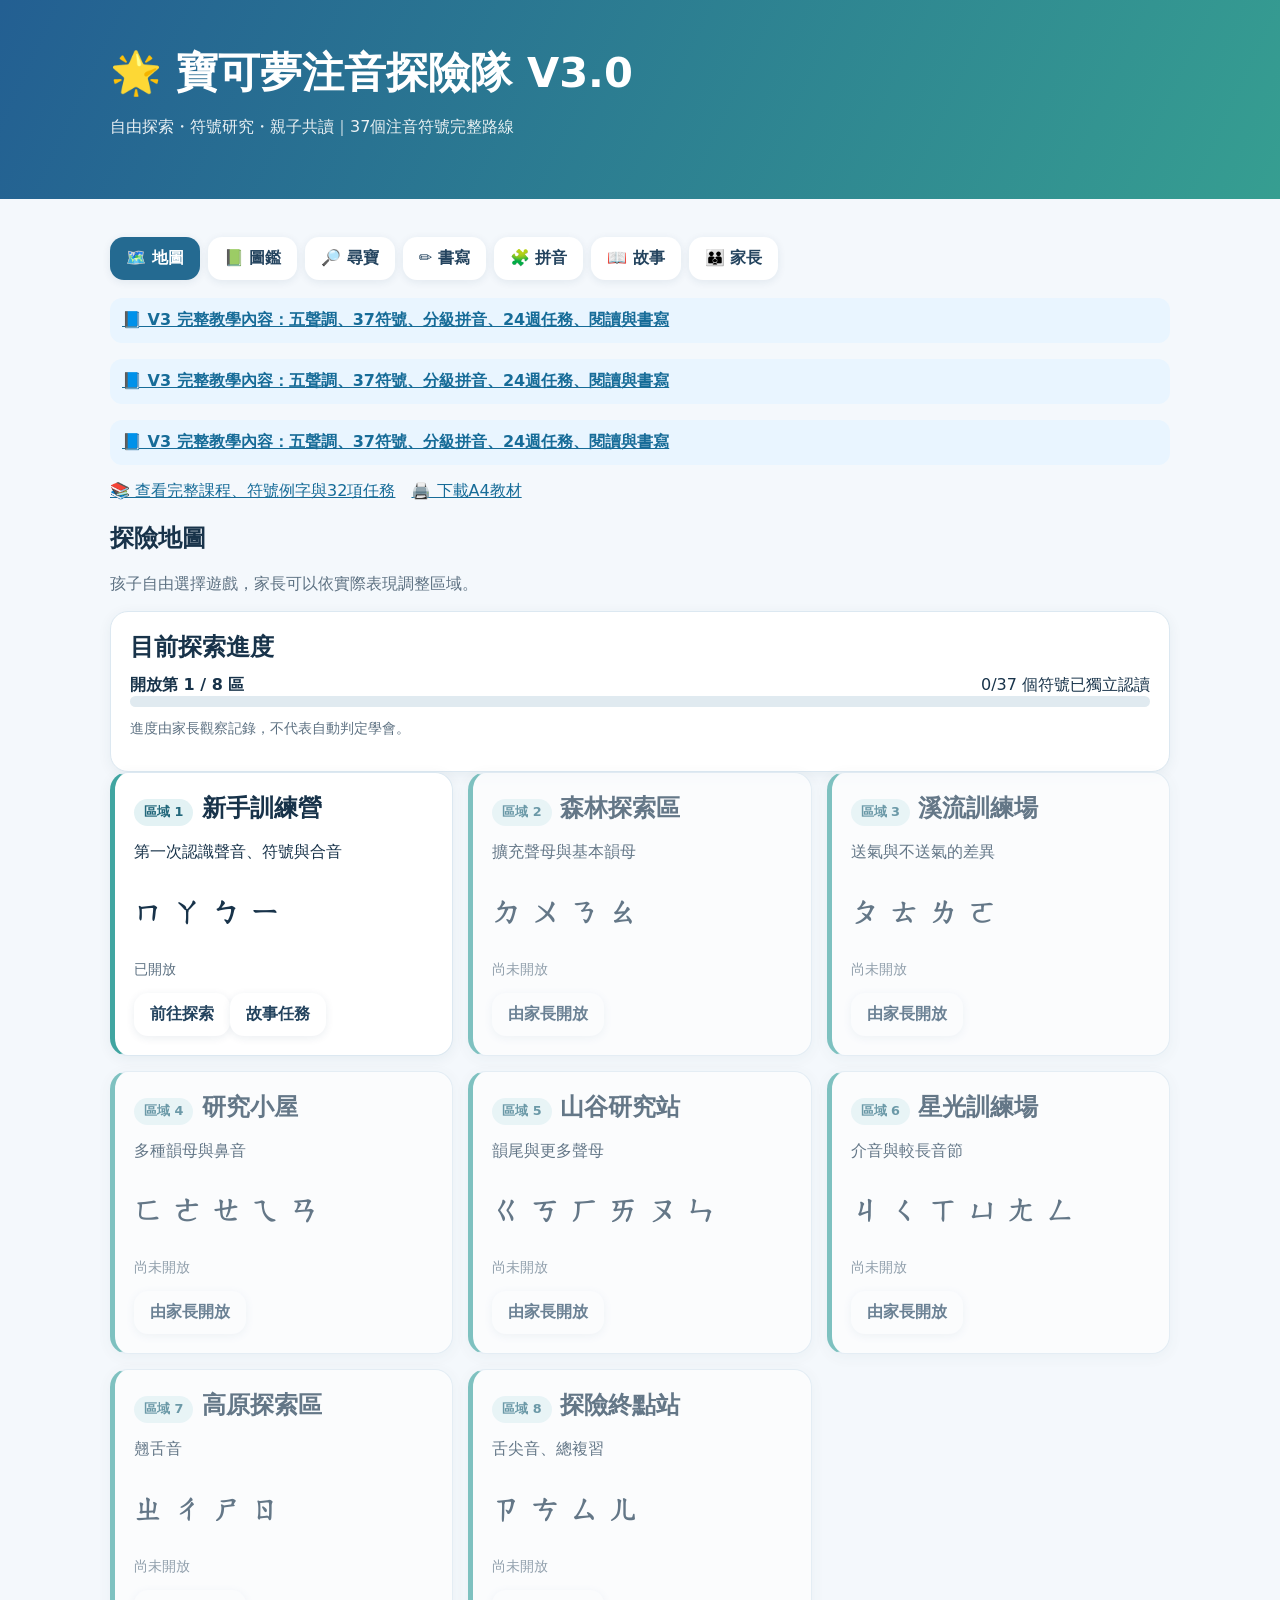
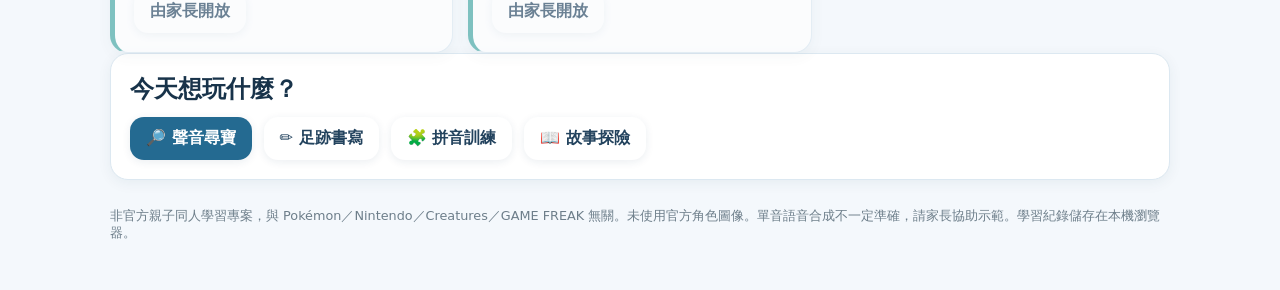
==== zhuyin_adventure_v3_content_review/index.html @ fde4cbc5 "Add files via upload" ====
<!doctype html><html lang="zh-Hant"><head><meta charset="utf-8"><meta name="viewport" content="width=device-width, initial-scale=1"><meta name="theme-color" content="#235f92"><title>寶可夢注音探險隊 V3.0｜親子學習</title><link rel="stylesheet" href="assets/style.css"></head><body><header class="top"><div class="shell"><h1>🌟 寶可夢注音探險隊 V3.0</h1><p>自由探索・符號研究・親子共讀｜37個注音符號完整路線</p></div></header><div class="shell"><nav class="nav" aria-label="主要功能"><button data-page="map" class="active">🗺️ 地圖</button><button data-page="symbols">📗 圖鑑</button><button data-page="quiz">🔎 尋寶</button><button data-page="write">✏️ 書寫</button><button data-page="blend">🧩 拼音</button><button data-page="story">📖 故事</button><button data-page="progress">👪 家長</button></nav><p style="padding:12px;background:#e9f5ff;border-radius:12px"><a href="content_v3.html"><strong>📘 V3 完整教學內容：五聲調、37符號、分級拼音、24週任務、閱讀與書寫</strong></a></p><p style="padding:12px;background:#e9f5ff;border-radius:12px"><a href="content_v3.html"><strong>📘 V3 完整教學內容：五聲調、37符號、分級拼音、24週任務、閱讀與書寫</strong></a></p><p style="padding:12px;background:#e9f5ff;border-radius:12px"><a href="content_v3.html"><strong>📘 V3 完整教學內容：五聲調、37符號、分級拼音、24週任務、閱讀與書寫</strong></a></p><div id="status" role="status" aria-live="polite" class="small muted"></div><p><a href="curriculum.html">📚 查看完整課程、符號例字與32項任務</a>　<a href="printables/zhuyin_adventure_complete.pdf">🖨️ 下載A4教材</a></p><main id="app"></main><footer>非官方親子同人學習專案，與 Pokémon／Nintendo／Creatures／GAME FREAK 無關。未使用官方角色圖像。單音語音合成不一定準確，請家長協助示範。學習紀錄儲存在本機瀏覽器。</footer></div><script src="assets/data.js"></script><script src="assets/app.js"></script></body></html>
---- zhuyin_adventure_v3_content_review/assets/style.css ----
:root{font-family:system-ui,-apple-system,'Noto Sans TC',sans-serif;color:#18334a;background:#f4f8fc}*{box-sizing:border-box}body{margin:0}button,input,select{font:inherit}button{cursor:pointer}.shell{max-width:1100px;margin:auto;padding:20px}.top{background:linear-gradient(115deg,#235f92,#369e91);color:white;padding:25px 0}.top h1{margin:0;font-size:clamp(1.5rem,4vw,2.6rem)}.top p{opacity:.9}.nav{display:flex;gap:8px;flex-wrap:wrap;margin:18px 0}.nav button,.btn{border:0;border-radius:14px;background:white;color:#23435e;padding:11px 16px;font-weight:700;box-shadow:0 2px 9px #133b5a16}.nav button.active,.btn.primary{background:#246a91;color:white}.btn:disabled{opacity:.45;cursor:default}.layout{display:grid;grid-template-columns:repeat(auto-fit,minmax(260px,1fr));gap:15px}.card{background:white;border:1px solid #dce8f1;border-radius:18px;padding:19px;box-shadow:0 3px 14px #153a5310}.card h2,.card h3{margin:0 0 12px}.muted{color:#5d7182}.small{font-size:.85rem}.tag{display:inline-block;background:#e3f2f4;border-radius:999px;padding:5px 10px;font-size:.8rem;color:#22677b}.symbol{font-size:clamp(3rem,8vw,5rem);font-weight:700;line-height:1.4}.symbol-card{border:2px solid #d6e4ef;border-radius:14px;padding:15px;text-align:center;background:#fff;min-width:95px}.symbol-card:focus,.symbol-card:hover{border-color:#328ab6}.choices{display:flex;flex-wrap:wrap;gap:12px;margin:15px 0}.choices button{font-size:2.2rem;min-width:80px;min-height:80px;background:white;border:2px solid #cbdfe9;border-radius:15px}.choices button:focus-visible{outline:3px solid #e5a23e}.feedback{min-height:30px;font-weight:700}.progress{height:11px;border-radius:999px;background:#e0eaf0;overflow:hidden}.progress>div{height:100%;background:#42a896;transition:width .2s}.zone{border-left:5px solid #40a5a1}.zone.locked{opacity:.65}.flex{display:flex;align-items:center;gap:12px;flex-wrap:wrap}.space{justify-content:space-between}.pill{padding:7px 12px;border-radius:999px;background:#edf4f8}.canvas-wrap{width:100%;max-width:520px;position:relative}canvas{touch-action:none;border:2px dashed #a9bdcc;border-radius:15px;background:linear-gradient(90deg,transparent 49.8%,#e6eef4 50%,transparent 50.2%),linear-gradient(transparent 49.8%,#e6eef4 50%,transparent 50.2%),white;width:100%;height:300px}.big-preview{font-size:5rem;color:#c7d5de;line-height:1.1}.quest{border-left:4px solid #e4a845}.tabs{display:flex;gap:8px;flex-wrap:wrap}.tabs button{border:1px solid #d6e4ee;border-radius:12px;padding:9px;background:#fff}.tabs button.sel{background:#dff3f0;border-color:#399a91}.notice{border-left:4px solid #d6a03d;padding:12px;background:#fff9e9;border-radius:8px}footer{color:#6d7e8a;font-size:.8rem;padding:28px 0}select{border:1px solid #b9cfdd;border-radius:10px;padding:10px;background:white}a{color:#176c98} .hidden{display:none} @media(max-width:500px){.shell{padding:12px}.card{padding:14px}.choices button{min-width:65px;min-height:65px}}@media print{.nav,.top button{display:none}}
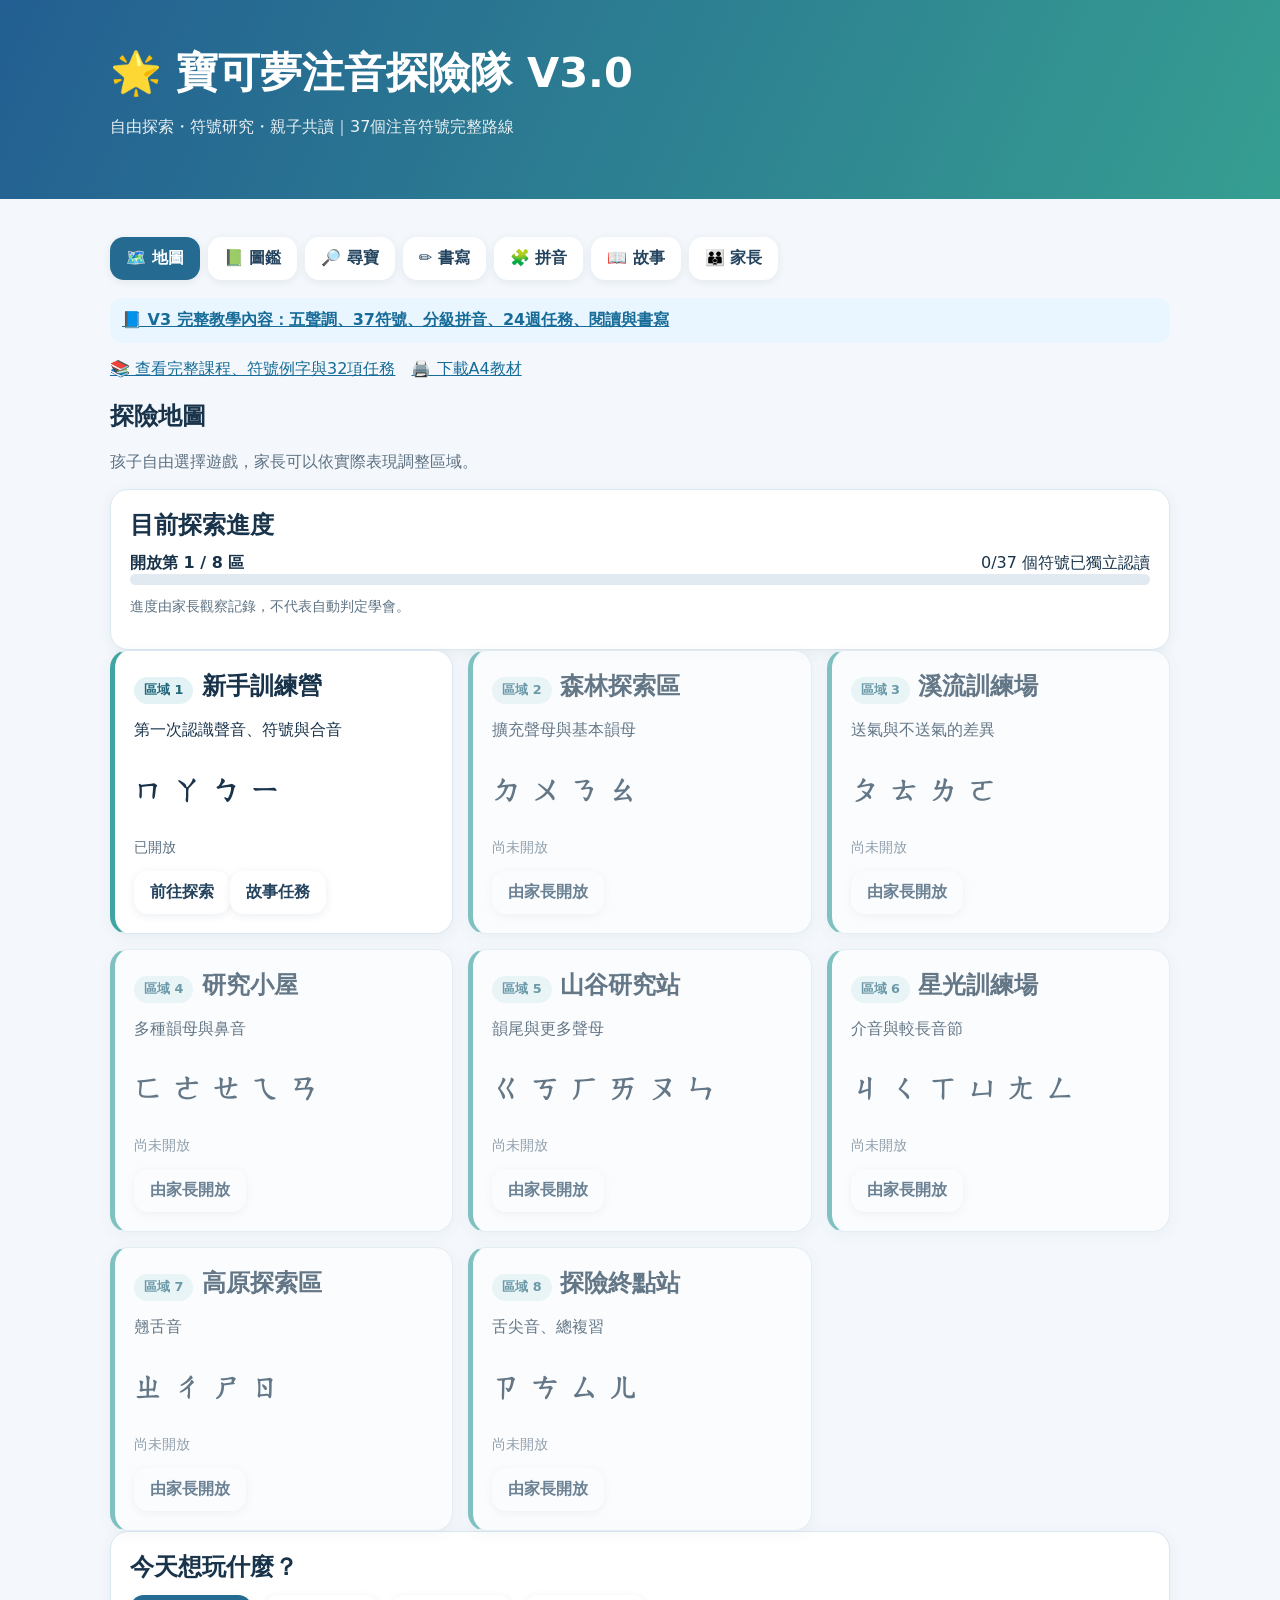
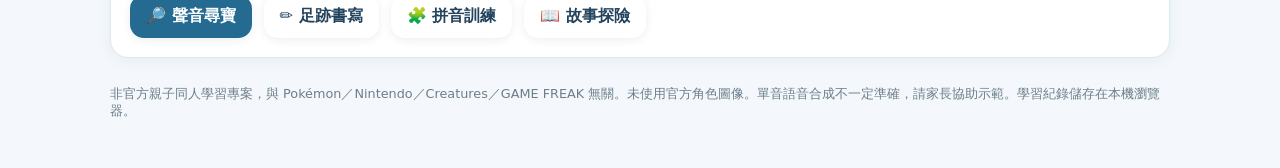
==== commit c69809db: "Fix map action navigation and duplicate V3 links" ====
--- a/zhuyin_adventure_v3_content_review/index.html
+++ b/zhuyin_adventure_v3_content_review/index.html
@@ -1 +1 @@
-<!doctype html><html lang="zh-Hant"><head><meta charset="utf-8"><meta name="viewport" content="width=device-width, initial-scale=1"><meta name="theme-color" content="#235f92"><title>寶可夢注音探險隊 V3.0｜親子學習</title><link rel="stylesheet" href="assets/style.css"></head><body><header class="top"><div class="shell"><h1>🌟 寶可夢注音探險隊 V3.0</h1><p>自由探索・符號研究・親子共讀｜37個注音符號完整路線</p></div></header><div class="shell"><nav class="nav" aria-label="主要功能"><button data-page="map" class="active">🗺️ 地圖</button><button data-page="symbols">📗 圖鑑</button><button data-page="quiz">🔎 尋寶</button><button data-page="write">✏️ 書寫</button><button data-page="blend">🧩 拼音</button><button data-page="story">📖 故事</button><button data-page="progress">👪 家長</button></nav><p style="padding:12px;background:#e9f5ff;border-radius:12px"><a href="content_v3.html"><strong>📘 V3 完整教學內容：五聲調、37符號、分級拼音、24週任務、閱讀與書寫</strong></a></p><p style="padding:12px;background:#e9f5ff;border-radius:12px"><a href="content_v3.html"><strong>📘 V3 完整教學內容：五聲調、37符號、分級拼音、24週任務、閱讀與書寫</strong></a></p><p style="padding:12px;background:#e9f5ff;border-radius:12px"><a href="content_v3.html"><strong>📘 V3 完整教學內容：五聲調、37符號、分級拼音、24週任務、閱讀與書寫</strong></a></p><div id="status" role="status" aria-live="polite" class="small muted"></div><p><a href="curriculum.html">📚 查看完整課程、符號例字與32項任務</a>　<a href="printables/zhuyin_adventure_complete.pdf">🖨️ 下載A4教材</a></p><main id="app"></main><footer>非官方親子同人學習專案，與 Pokémon／Nintendo／Creatures／GAME FREAK 無關。未使用官方角色圖像。單音語音合成不一定準確，請家長協助示範。學習紀錄儲存在本機瀏覽器。</footer></div><script src="assets/data.js"></script><script src="assets/app.js"></script></body></html>
+<!doctype html><html lang="zh-Hant"><head><meta charset="utf-8"><meta name="viewport" content="width=device-width, initial-scale=1"><meta name="theme-color" content="#235f92"><title>寶可夢注音探險隊 V3.0｜親子學習</title><link rel="stylesheet" href="assets/style.css"></head><body><header class="top"><div class="shell"><h1>🌟 寶可夢注音探險隊 V3.0</h1><p>自由探索・符號研究・親子共讀｜37個注音符號完整路線</p></div></header><div class="shell"><nav class="nav" aria-label="主要功能"><button data-page="map" class="active">🗺️ 地圖</button><button data-page="symbols">📗 圖鑑</button><button data-page="quiz">🔎 尋寶</button><button data-page="write">✏️ 書寫</button><button data-page="blend">🧩 拼音</button><button data-page="story">📖 故事</button><button data-page="progress">👪 家長</button></nav><p style="padding:12px;background:#e9f5ff;border-radius:12px"><a href="content_v3.html"><strong>📘 V3 完整教學內容：五聲調、37符號、分級拼音、24週任務、閱讀與書寫</strong></a></p><div id="status" role="status" aria-live="polite" class="small muted"></div><p><a href="curriculum.html">📚 查看完整課程、符號例字與32項任務</a>　<a href="printables/zhuyin_adventure_complete.pdf">🖨️ 下載A4教材</a></p><main id="app"></main><footer>非官方親子同人學習專案，與 Pokémon／Nintendo／Creatures／GAME FREAK 無關。未使用官方角色圖像。單音語音合成不一定準確，請家長協助示範。學習紀錄儲存在本機瀏覽器。</footer></div><script src="assets/data.js"></script><script src="assets/app.js"></script></body></html>
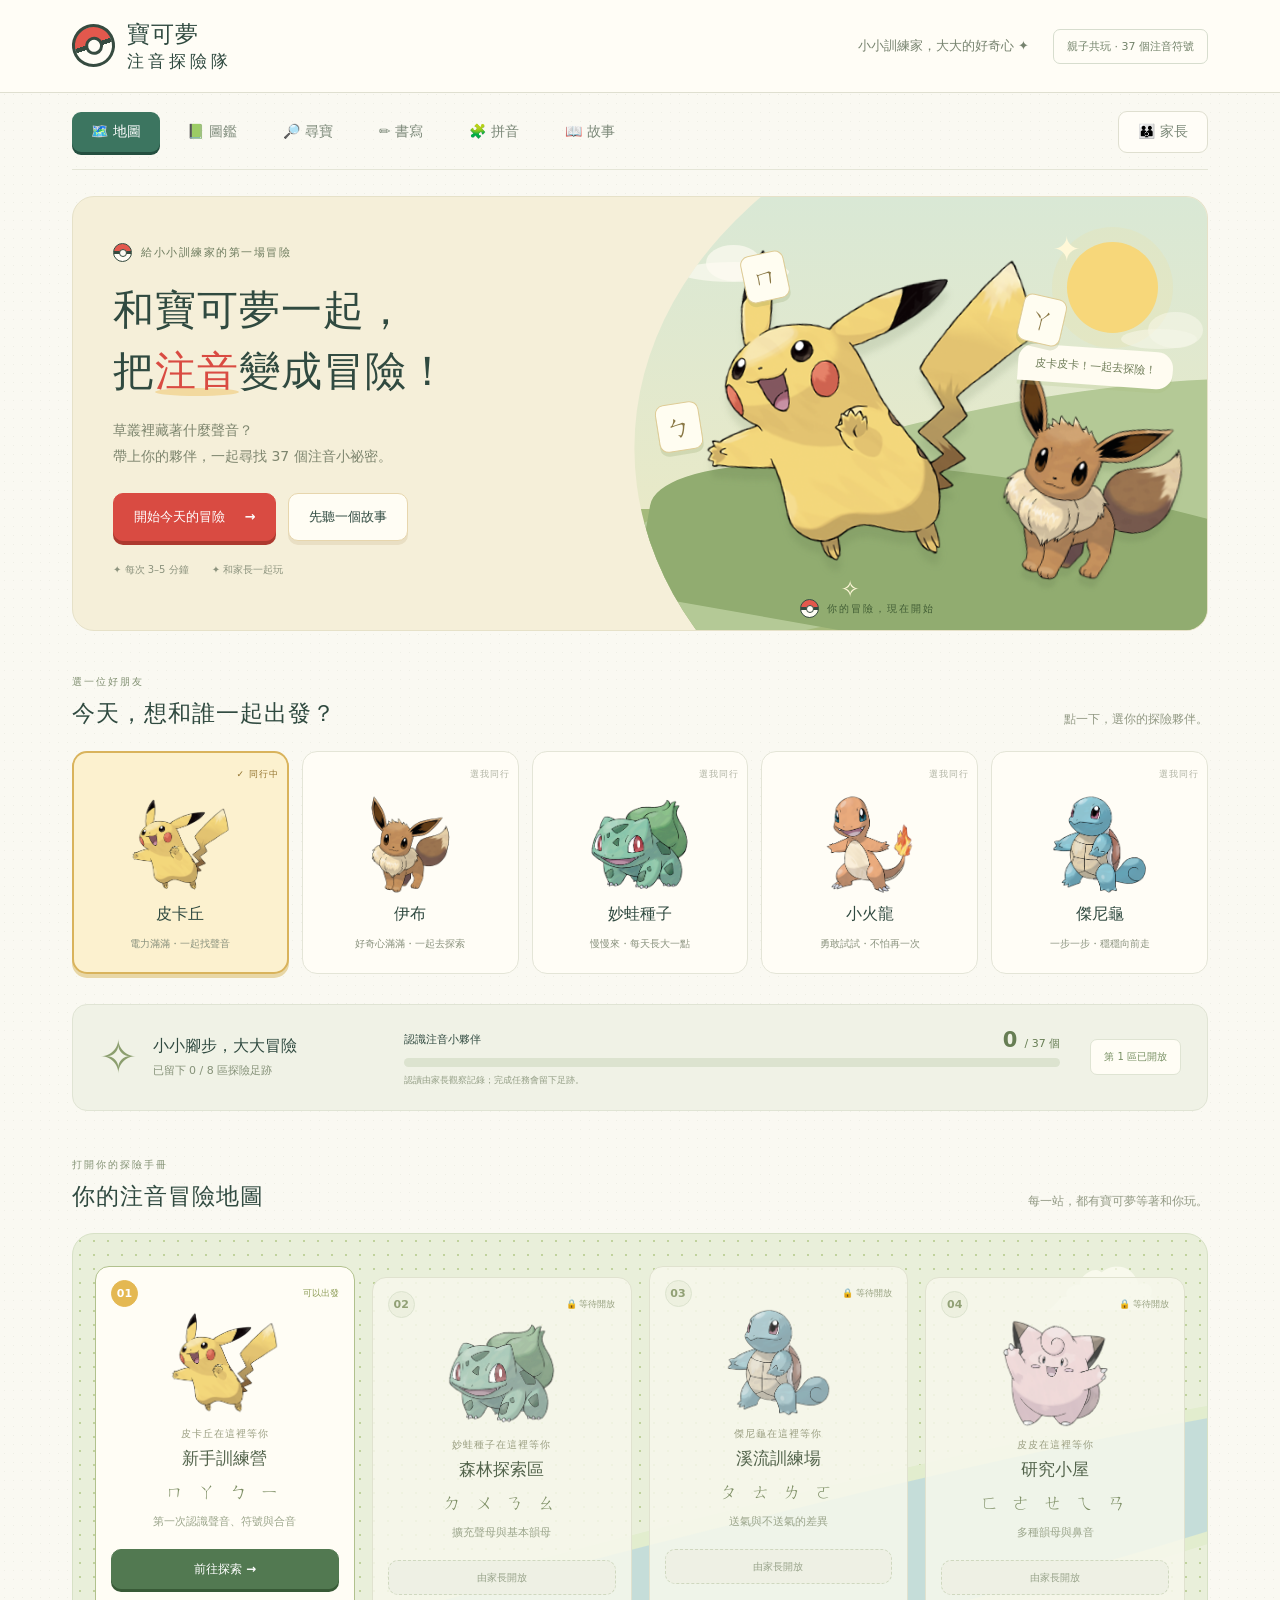
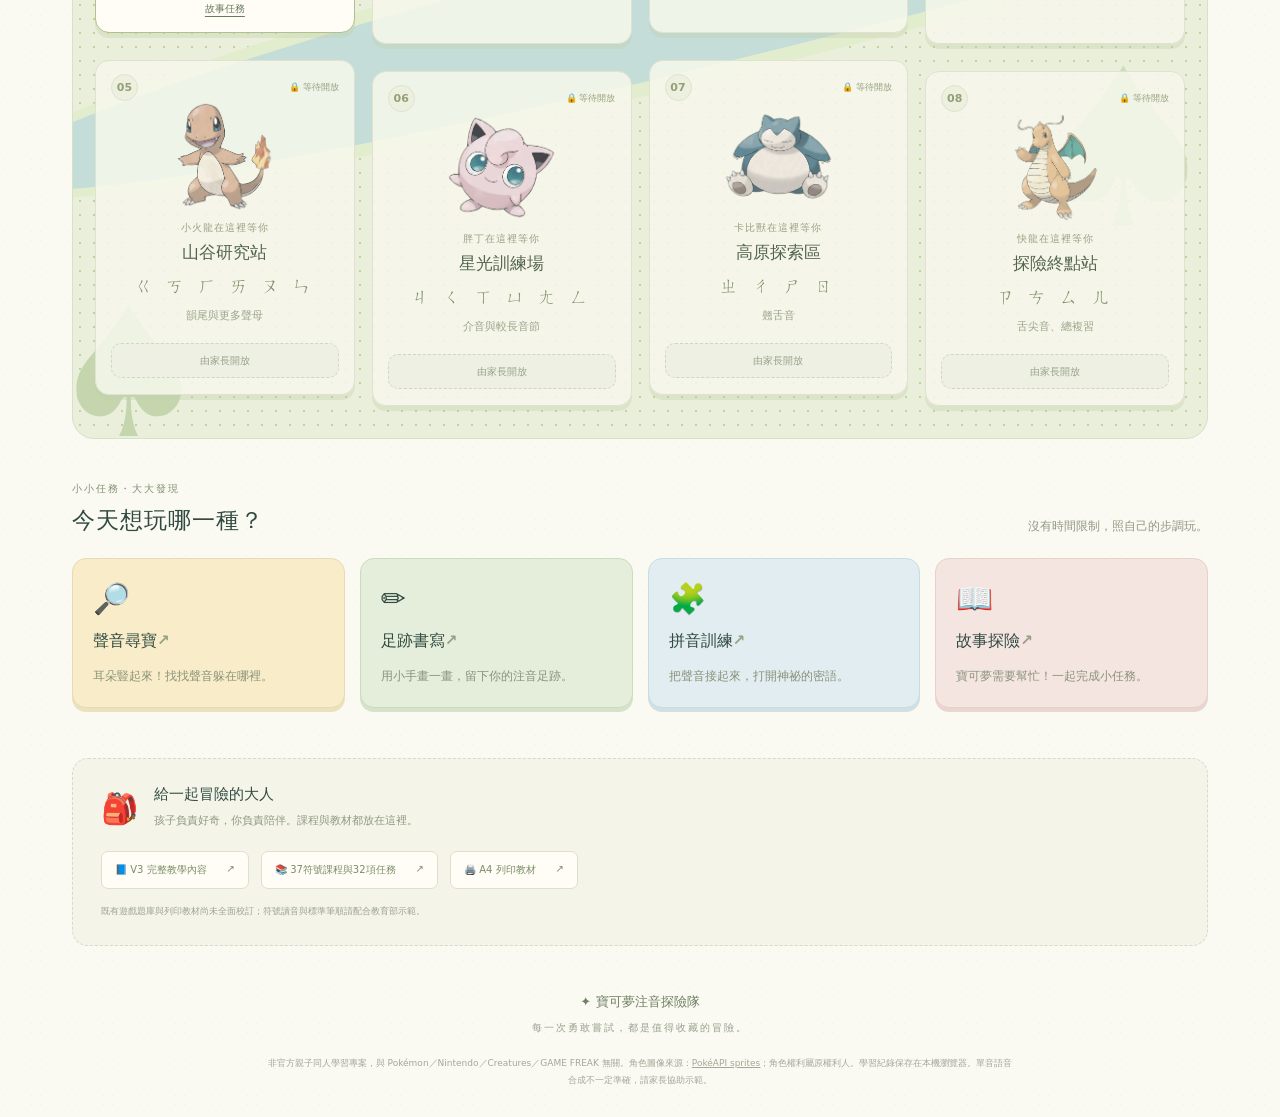
==== commit 3dea104d: "Make learning a Pokemon adventure with companions and story scenes" ====
--- a/zhuyin_adventure_v3_content_review/index.html
+++ b/zhuyin_adventure_v3_content_review/index.html
@@ -1 +1,19 @@
-<!doctype html><html lang="zh-Hant"><head><meta charset="utf-8"><meta name="viewport" content="width=device-width, initial-scale=1"><meta name="theme-color" content="#235f92"><title>寶可夢注音探險隊 V3.0｜親子學習</title><link rel="stylesheet" href="assets/style.css"></head><body><header class="top"><div class="shell"><h1>🌟 寶可夢注音探險隊 V3.0</h1><p>自由探索・符號研究・親子共讀｜37個注音符號完整路線</p></div></header><div class="shell"><nav class="nav" aria-label="主要功能"><button data-page="map" class="active">🗺️ 地圖</button><button data-page="symbols">📗 圖鑑</button><button data-page="quiz">🔎 尋寶</button><button data-page="write">✏️ 書寫</button><button data-page="blend">🧩 拼音</button><button data-page="story">📖 故事</button><button data-page="progress">👪 家長</button></nav><p style="padding:12px;background:#e9f5ff;border-radius:12px"><a href="content_v3.html"><strong>📘 V3 完整教學內容：五聲調、37符號、分級拼音、24週任務、閱讀與書寫</strong></a></p><div id="status" role="status" aria-live="polite" class="small muted"></div><p><a href="curriculum.html">📚 查看完整課程、符號例字與32項任務</a>　<a href="printables/zhuyin_adventure_complete.pdf">🖨️ 下載A4教材</a></p><main id="app"></main><footer>非官方親子同人學習專案，與 Pokémon／Nintendo／Creatures／GAME FREAK 無關。未使用官方角色圖像。單音語音合成不一定準確，請家長協助示範。學習紀錄儲存在本機瀏覽器。</footer></div><script src="assets/data.js"></script><script src="assets/app.js"></script></body></html>
+<!doctype html>
+<html lang="zh-Hant">
+<head>
+<meta charset="utf-8"><meta name="viewport" content="width=device-width, initial-scale=1"><meta name="theme-color" content="#e44b43">
+<title>寶可夢注音探險隊｜和夥伴一起學注音</title>
+<meta name="description" content="選一隻寶可夢當夥伴，探索八個注音區域！透過聲音尋寶、足跡書寫、拼音與親子故事，慢慢認識37個注音符號。">
+<link rel="icon" href="assets/favicon.svg" type="image/svg+xml">
+<link rel="stylesheet" href="assets/style.css">
+</head>
+<body>
+<header class="top"><div class="shell top-inner"><a class="brand" href="index.html" aria-label="寶可夢注音探險隊首頁"><span class="brand-ball" aria-hidden="true"></span><span>寶可夢<span class="brand-sub">注音探險隊</span></span></a><span class="header-note">小小訓練家，大大的好奇心 ✦</span><span class="edition">親子共玩 · 37 個注音符號</span></div></header>
+<div class="shell main-shell">
+<nav class="nav" aria-label="主要功能"><button data-page="map" class="active">🗺️ 地圖</button><button data-page="symbols">📗 圖鑑</button><button data-page="quiz">🔎 尋寶</button><button data-page="write">✏️ 書寫</button><button data-page="blend">🧩 拼音</button><button data-page="story">📖 故事</button><button data-page="progress" class="parent-nav">👪 家長</button></nav>
+<div id="status" role="status" aria-live="polite" class="status-toast"></div>
+<main id="app"></main>
+<aside class="parent-resources"><div><span aria-hidden="true">🎒</span><div><h2>給一起冒險的大人</h2><p>孩子負責好奇，你負責陪伴。課程與教材都放在這裡。</p></div></div><div class="resource-links"><a href="content_v3.html">📘 V3 完整教學內容 <span aria-hidden="true">↗</span></a><a href="curriculum.html">📚 37符號課程與32項任務 <span aria-hidden="true">↗</span></a><a href="printables/zhuyin_adventure_complete.pdf">🖨️ A4 列印教材 <span aria-hidden="true">↗</span></a></div><p class="resource-note">既有遊戲題庫與列印教材尚未全面校訂；符號讀音與標準筆順請配合教育部示範。</p></aside>
+<footer><a class="footer-brand" href="index.html">✦ 寶可夢注音探險隊</a><p>每一次勇敢嘗試，都是值得收藏的冒險。</p><div class="footer-fine">非官方親子同人學習專案，與 Pokémon／Nintendo／Creatures／GAME FREAK 無關。角色圖像來源：<a href="https://github.com/PokeAPI/sprites" target="_blank" rel="noopener noreferrer">PokéAPI sprites</a>；角色權利屬原權利人。學習紀錄保存在本機瀏覽器。單音語音合成不一定準確，請家長協助示範。</div></footer>
+</div><script src="assets/data.js"></script><script src="assets/app.js"></script>
+</body></html>
--- a/zhuyin_adventure_v3_content_review/assets/style.css
+++ b/zhuyin_adventure_v3_content_review/assets/style.css
@@ -1 +1,7 @@
-:root{font-family:system-ui,-apple-system,'Noto Sans TC',sans-serif;color:#18334a;background:#f4f8fc}*{box-sizing:border-box}body{margin:0}button,input,select{font:inherit}button{cursor:pointer}.shell{max-width:1100px;margin:auto;padding:20px}.top{background:linear-gradient(115deg,#235f92,#369e91);color:white;padding:25px 0}.top h1{margin:0;font-size:clamp(1.5rem,4vw,2.6rem)}.top p{opacity:.9}.nav{display:flex;gap:8px;flex-wrap:wrap;margin:18px 0}.nav button,.btn{border:0;border-radius:14px;background:white;color:#23435e;padding:11px 16px;font-weight:700;box-shadow:0 2px 9px #133b5a16}.nav button.active,.btn.primary{background:#246a91;color:white}.btn:disabled{opacity:.45;cursor:default}.layout{display:grid;grid-template-columns:repeat(auto-fit,minmax(260px,1fr));gap:15px}.card{background:white;border:1px solid #dce8f1;border-radius:18px;padding:19px;box-shadow:0 3px 14px #153a5310}.card h2,.card h3{margin:0 0 12px}.muted{color:#5d7182}.small{font-size:.85rem}.tag{display:inline-block;background:#e3f2f4;border-radius:999px;padding:5px 10px;font-size:.8rem;color:#22677b}.symbol{font-size:clamp(3rem,8vw,5rem);font-weight:700;line-height:1.4}.symbol-card{border:2px solid #d6e4ef;border-radius:14px;padding:15px;text-align:center;background:#fff;min-width:95px}.symbol-card:focus,.symbol-card:hover{border-color:#328ab6}.choices{display:flex;flex-wrap:wrap;gap:12px;margin:15px 0}.choices button{font-size:2.2rem;min-width:80px;min-height:80px;background:white;border:2px solid #cbdfe9;border-radius:15px}.choices button:focus-visible{outline:3px solid #e5a23e}.feedback{min-height:30px;font-weight:700}.progress{height:11px;border-radius:999px;background:#e0eaf0;overflow:hidden}.progress>div{height:100%;background:#42a896;transition:width .2s}.zone{border-left:5px solid #40a5a1}.zone.locked{opacity:.65}.flex{display:flex;align-items:center;gap:12px;flex-wrap:wrap}.space{justify-content:space-between}.pill{padding:7px 12px;border-radius:999px;background:#edf4f8}.canvas-wrap{width:100%;max-width:520px;position:relative}canvas{touch-action:none;border:2px dashed #a9bdcc;border-radius:15px;background:linear-gradient(90deg,transparent 49.8%,#e6eef4 50%,transparent 50.2%),linear-gradient(transparent 49.8%,#e6eef4 50%,transparent 50.2%),white;width:100%;height:300px}.big-preview{font-size:5rem;color:#c7d5de;line-height:1.1}.quest{border-left:4px solid #e4a845}.tabs{display:flex;gap:8px;flex-wrap:wrap}.tabs button{border:1px solid #d6e4ee;border-radius:12px;padding:9px;background:#fff}.tabs button.sel{background:#dff3f0;border-color:#399a91}.notice{border-left:4px solid #d6a03d;padding:12px;background:#fff9e9;border-radius:8px}footer{color:#6d7e8a;font-size:.8rem;padding:28px 0}select{border:1px solid #b9cfdd;border-radius:10px;padding:10px;background:white}a{color:#176c98} .hidden{display:none} @media(max-width:500px){.shell{padding:12px}.card{padding:14px}.choices button{min-width:65px;min-height:65px}}@media print{.nav,.top button{display:none}}
+:root{font-family:ui-rounded,'Arial Rounded MT Bold','PingFang TC','Microsoft JhengHei',system-ui,sans-serif;color:#304a40;background:#faf9f2;font-synthesis:none;--ink:#304a40;--red:#d94b42;--green:#3c7560;--cream:#faf9f2}*{box-sizing:border-box}body{margin:0;background-image:radial-gradient(#a5ae9220 .8px,transparent .8px);background-size:9px 9px}button,input,select{font:inherit}button{cursor:pointer}button,a{-webkit-tap-highlight-color:transparent}button:focus-visible,a:focus-visible,select:focus-visible{outline:3px solid #236fbd;outline-offset:4px}button{transition:transform .18s,box-shadow .18s,background .18s}button:hover{transform:translateY(-2px)}button:active{transform:translateY(1px)}.shell{max-width:1200px;margin:auto;padding:0 32px}.top{border-bottom:1px solid #dfdfd0;background:#fffdf6}.top-inner{min-height:92px;display:flex;align-items:center;gap:24px}.brand{text-decoration:none;color:var(--ink);display:flex;align-items:center;gap:12px;font-size:23px;line-height:1.15;font-weight:900;letter-spacing:1px}.brand-sub{display:block;font-size:17px;letter-spacing:4px;margin-top:5px}.brand-ball,.tiny-ball{display:inline-block;border-radius:50%;background:linear-gradient(to bottom,#e3584d 0 44%,#364b40 44% 56%,#fffdf5 56%);border:3px solid #364b40;position:relative;flex-shrink:0}.brand-ball{width:43px;height:43px;transform:rotate(-18deg)}.brand-ball:after,.tiny-ball:after{content:'';position:absolute;top:50%;left:50%;transform:translate(-50%,-50%);width:12px;height:12px;border:3px solid #364b40;border-radius:50%;background:#fffdf5}.tiny-ball{width:19px;height:19px;border-width:1.5px;vertical-align:middle}.tiny-ball:after{width:6px;height:6px;border-width:1.5px}.header-note{font-size:13px;color:#77836f;margin-left:auto}.edition{font-size:11px;border:1px solid #d7ddce;padding:9px 13px;border-radius:7px;color:#73836a}.nav{display:flex;align-items:center;gap:8px;margin:18px 0 26px;border-bottom:1px solid #e4e5d7;padding:0 0 16px}.nav button{border:0;background:transparent;color:#7b8878;padding:11px 19px;font-size:14px;font-weight:700;border-radius:9px}.nav button.active{background:var(--green);color:white;box-shadow:0 3px 0 #244f40}.nav .parent-nav{margin-left:auto;border:1px solid #dfdfd0;background:#fffdf7}.btn{border:1px solid #d9dfd0;border-radius:10px;background:#fffdf7;color:var(--ink);padding:12px 18px;font-weight:800;font-size:14px;box-shadow:0 3px 0 #deded2;line-height:1.5}.btn.primary{background:var(--red);border-color:var(--red);color:#fff;box-shadow:0 4px 0 #ad392f}.btn.soft{background:#fffdf4;border-color:#e7d6ad;box-shadow:0 4px 0 #e9dfc4}.btn:disabled{opacity:.45;cursor:default}.text-button,.btn.text-button{background:transparent;border:0;box-shadow:none;color:#687b62;padding:10px 5px;font-size:12px;font-weight:700;text-decoration:underline;text-underline-offset:4px}.adventure-hero{display:grid;grid-template-columns:1fr 1.02fr;border:1px solid #e6e1c8;background:#f5efd9;overflow:hidden;border-radius:22px;min-height:435px;position:relative}.hero-copy{padding:46px 0 35px 40px;position:relative;z-index:2}.eyebrow{display:flex;align-items:center;gap:9px;font-size:10px;letter-spacing:2px;font-weight:800;color:#819072}.hero-copy .eyebrow{font-size:11px;letter-spacing:1.5px;color:#6d7b5e}.hero-copy h2{font-size:clamp(30px,3.2vw,43px);letter-spacing:1px;line-height:1.5;margin:18px 0 14px;font-weight:900}.hero-copy h2>span{color:var(--red);position:relative}.hero-copy h2>span:after{content:'';position:absolute;height:8px;border-radius:50%;background:#edbf5c77;bottom:-1px;left:0;right:0;z-index:-1}.hero-copy p{color:#7d856e;font-size:14px;line-height:1.9}.hero-actions{display:flex;gap:12px;margin-top:23px;flex-wrap:wrap}.hero-actions .btn{font-size:13px;padding:13px 20px}.hero-actions .primary span{margin-left:15px}.hero-note{display:flex;gap:23px;font-size:10px;color:#8c937e;margin-top:22px}.hero-scene{position:relative;min-width:0;isolation:isolate;background:linear-gradient(180deg,#d9e8d5 0%,#e8e9c8 72%,#a5ba7b 72%);overflow:hidden;clip-path:ellipse(89% 88% at 89% 58%)}.sun{width:91px;height:91px;border-radius:50%;background:#f7d77a;position:absolute;right:49px;top:45px;box-shadow:0 0 0 15px #f7d77a22}.cloud{position:absolute;background:#fffdf4aa;height:20px;width:110px;border-radius:100%;top:65px;left:45px}.cloud:before{content:'';position:absolute;background:inherit;width:55px;height:36px;top:-17px;left:27px;border-radius:50%}.cloud-two{width:76px;top:132px;left:auto;right:10px;opacity:.65}.hill{position:absolute;z-index:-1;border-radius:50% 50% 0 0;width:140%;height:180px;background:#b4c996;bottom:40px;left:-50px;transform:rotate(-12deg)}.hill-front{background:#91ac70;bottom:-35px;left:10px;transform:rotate(10deg)}.hero-pokemon{position:absolute;width:65%;height:auto;object-fit:contain;bottom:44px;left:9%;filter:drop-shadow(0 12px 3px #4a613922);transform:rotate(-5deg);animation:bob 4s ease-in-out infinite}.hero-friend{position:absolute;width:41%;height:auto;right:-4px;bottom:34px;filter:drop-shadow(0 9px 2px #4a613922);transform:rotate(9deg)}.speech-bubble{position:absolute;right:34px;top:151px;padding:11px 17px;border-radius:16px 16px 16px 0;font-size:11px;font-weight:800;color:#6e7c57;background:#fffcf1;box-shadow:0 4px 0 #a5b97a33;transform:rotate(4deg)}.floating-symbol{position:absolute;width:44px;height:48px;display:grid;place-items:center;font-size:25px;background:#fffdf1;border:1.5px solid #dfcc96;border-radius:9px;color:#887643;box-shadow:0 4px 0 #7e925133;z-index:2}.float-a{left:19%;top:56px;transform:rotate(-12deg)}.float-b{right:25%;top:99px;transform:rotate(13deg)}.float-c{left:4%;top:206px;transform:rotate(-9deg)}.scene-spark{position:absolute;font-size:34px;color:#fff8d8}.spark-one{right:22%;top:32px}.spark-two{left:36%;bottom:28px;font-size:23px}.scene-caption{position:absolute;bottom:12px;left:29%;font-size:10px;letter-spacing:2px;color:#415d35;display:flex;align-items:center;gap:8px}.section-heading{display:flex;align-items:flex-end;justify-content:space-between;gap:20px;margin-bottom:20px}.section-heading h2{font-size:23px;letter-spacing:1px;line-height:1.5;margin:7px 0 0;font-weight:850}.section-heading>p{color:#929984;font-size:12px;margin:0 0 3px}.buddy-section{margin:44px 0 28px}.buddy-list{display:grid;grid-template-columns:repeat(5,1fr);gap:13px}.buddy-card{border:1.5px solid #e4e5d7;background:#fffdf6;border-radius:15px;padding:15px 8px 20px;text-align:center;position:relative;color:var(--ink)}.buddy-card .poke-art{width:105px;height:105px;object-fit:contain;margin:9px auto 7px;display:block;transition:transform .2s}.buddy-card:hover .poke-art{transform:translateY(-6px) rotate(-4deg)}.buddy-card.selected{border:2px solid #d9b35c;background:#fcf1cf;box-shadow:0 4px 0 #e8d7a6}.buddy-card.green.selected{border-color:#89ad78;background:#e6f0da;box-shadow:0 4px 0 #c7d8b8}.buddy-card.orange.selected{border-color:#e29b73;background:#fbe8d9;box-shadow:0 4px 0 #e8c5ac}.buddy-card.blue.selected{border-color:#82b5c2;background:#e2f1ef;box-shadow:0 4px 0 #c6dddf}.buddy-card.sand.selected{border-color:#bd9870;background:#f3e7d4;box-shadow:0 4px 0 #deceb9}.buddy-check{display:block;text-align:right;font-size:9px;letter-spacing:1px;color:#b1b4a4;min-height:15px}.selected .buddy-check{color:#947530}.buddy-card b{display:block;font-size:16px;margin-bottom:7px}.buddy-card>span:last-child{font-size:9px;color:#8a927e;line-height:1.6}.journey-summary{border:1px solid #e0e4d4;border-radius:15px;background:#f0f2e6;display:flex;align-items:center;gap:30px;padding:23px 26px;margin:30px 0 47px}.progress-title{display:flex;align-items:center;gap:15px;min-width:275px}.compass-icon{font-size:46px;color:#8b9e6e;line-height:1}.progress-title h2{font-size:16px;margin:0 0 6px}.progress-title p{font-size:11px;margin:0;color:#859178}.journey-meter{flex:1}.journey-meter .flex{font-size:11px}.journey-meter .flex>span{font-size:21px;font-weight:800;color:#677e54}.journey-meter small{font-size:11px;font-weight:400}.journey-meter p{font-size:9px;color:#939e85;margin:7px 0 0}.progress{height:9px;border-radius:999px;background:#dce3cf;overflow:hidden;margin-top:6px}.progress>div{height:100%;background:#89a46b;transition:width .2s}.stage-tag{font-size:10px;white-space:nowrap;background:#fffdf5;color:#789063;border-radius:7px;padding:10px 13px;border:1px solid #dfe4d3}.world-map{padding:32px 22px;background:#e9efda;border:1px solid #d7e1c6;border-radius:22px;position:relative;overflow:hidden;isolation:isolate}.world-map:before{content:'';position:absolute;inset:0;background-image:radial-gradient(#c0d29d 1px,transparent 1px);background-size:14px 14px;z-index:-3}.map-river{width:140%;height:160px;left:-10%;top:34%;position:absolute;background:#c5ddd9;border:14px solid #e2edce;transform:rotate(-14deg);border-radius:47%;z-index:-2}.map-cloud{position:absolute;top:-35px;right:45px;font-size:120px;color:#fffdf4aa;z-index:-1}.map-tree{position:absolute;font-size:180px;color:#c5d6ae;z-index:-1;bottom:-40px;left:-25px}.tree-two{right:-15px;left:auto;bottom:160px;font-size:220px;color:#cdddb9}.zone-grid{display:grid;grid-template-columns:repeat(4,minmax(0,1fr));gap:27px 17px;position:relative}.zone-card{background:#fffdf5;border:1px solid #e0e2cf;border-radius:14px;position:relative;padding:13px 15px 16px;box-shadow:0 5px 0 #bdcba455;text-align:center;min-width:0}.zone-card.open{border-color:#b1c18d}.zone-card.locked{background:#f7f8edd9}.zone-top{display:flex;align-items:center;justify-content:space-between;gap:4px}.zone-number{font-size:11px;font-weight:900;display:grid;place-items:center;width:27px;height:27px;background:#edf0df;border:1px solid #dce3ce;border-radius:50%;color:#91a075}.open .zone-number{background:#e4b852;border-color:#e4b852;color:white}.zone-state{font-size:9px;color:#97a180}.open .zone-state{color:#8c9c55}.zone-card .poke-art{display:block;margin:-2px auto 2px;width:115px;height:115px;object-fit:contain}.locked .poke-art{filter:saturate(.65);opacity:.8}.zone-resident{font-size:9px;letter-spacing:1px;color:#9b9f82}.zone-card h3{font-size:17px;margin:6px 0 10px;color:#53644c}.zone-symbols{letter-spacing:4px;font-size:14px;color:#7d8e64;margin:0}.zone-description{font-size:9px;color:#9ba58b;line-height:1.6;min-height:29px;margin:9px 0 7px}.zone-actions{display:flex;flex-direction:column;gap:4px}.zone-actions .primary{font-size:12px;padding:10px 7px;background:#527951;border-color:#527951;box-shadow:0 3px 0 #385a36}.zone-actions .parent-unlock{box-shadow:none;font-size:10px;background:#eef0e4;border:1px dashed #cfd8bf;color:#98a38a;padding:9px}.zone-actions .text-button{font-size:10px;padding:8px 0 0}.play-section{margin:43px 0}.play-grid{display:grid;grid-template-columns:repeat(4,1fr);gap:15px}.play-card{text-align:left;border:1px solid #e7dbb6;background:#f9edc9;border-radius:14px;padding:20px;box-shadow:0 4px 0 #ece1be;color:var(--ink);display:flex;flex-direction:column;gap:13px}.play-card.green{background:#e5eedb;border-color:#cbdcbb;box-shadow:0 4px 0 #d6e2c9}.play-card.blue{background:#e1edf0;border-color:#c9dce0;box-shadow:0 4px 0 #d0e0e4}.play-card.pink{background:#f4e5e0;border-color:#e5d2c9;box-shadow:0 4px 0 #ead6ce}.play-icon{font-size:30px;line-height:1.3}.play-card b{display:flex;justify-content:space-between;font-size:16px}.play-card b span{font-size:15px;color:#97a084}.play-card>span:last-child{font-size:10px;line-height:1.9;color:#8a927a}.parent-resources{margin:50px 0 10px;padding:26px 28px;border:1px dashed #d6dac8;border-radius:16px;background:#f4f4e9}.parent-resources>div:first-child{display:flex;gap:16px;align-items:center}.parent-resources>div>span{font-size:30px}.parent-resources h2{font-size:15px;margin:0 0 7px}.parent-resources p{font-size:11px;color:#919b82;margin:0;line-height:1.8}.resource-links{display:flex;gap:12px;flex-wrap:wrap;margin-top:20px}.resource-links a{font-size:10px;text-decoration:none;padding:11px 13px;border:1px solid #dedfce;background:#fffdf5;border-radius:7px;color:#7b8d69;display:flex;justify-content:space-between;gap:20px}.parent-resources .resource-note{font-size:9px;margin-top:14px;color:#9ba38e}footer{text-align:center;padding:35px 15px 28px;color:#98a18e}footer .footer-brand{color:#708064;font-weight:800;text-decoration:none;font-size:13px}footer p{font-size:10px;letter-spacing:2px}.footer-fine{font-size:9px;line-height:1.9;max-width:750px;margin:20px auto 0;color:#a2a997}.footer-fine a{color:inherit}.status-toast{position:fixed;bottom:26px;left:50%;transform:translateX(-50%);z-index:30;pointer-events:none;font-size:13px;font-weight:700;background:#385e47;color:#fff9e9;padding:13px 24px;border:2px solid #f5efd9;border-radius:14px;box-shadow:0 5px 20px #243c4330;max-width:calc(100vw - 32px);width:max-content;text-align:center}.status-toast:empty{display:none}#app>h2{font-size:26px;margin:24px 0 10px}#app>p.muted{margin-bottom:26px}.companion-bar{display:flex;align-items:center;gap:15px;padding:8px 20px;border:1px solid #e5dfc2;border-radius:14px;background:#f5efd9;margin-bottom:26px}.companion-bar .poke-art{width:67px;height:67px;object-fit:contain}.companion-bar b{display:block;font-size:14px}.companion-bar span{display:block;font-size:11px;color:#8c947b;margin-top:6px}.companion-bar .text-button{margin-left:auto;white-space:nowrap}.layout{display:grid;grid-template-columns:repeat(auto-fit,minmax(230px,1fr));gap:16px}.card{background:#fffef8;border:1px solid #e0e3d5;border-radius:16px;padding:24px;box-shadow:0 4px 0 #e9ebdf;margin-bottom:18px}.card h2,.card h3{font-size:19px;line-height:1.6;margin:0 0 12px}.muted{color:#8a957e;line-height:1.9}.small{font-size:12px}.tag{display:inline-block;background:#edf0e1;border-radius:7px;padding:5px 10px;font-size:11px;color:#7d9067}.symbol{font-size:clamp(3rem,8vw,5rem);font-weight:700;line-height:1.4}.symbol-card{border:2px solid #e1e6d3;border-radius:15px;padding:22px 15px;text-align:center;background:#fffef8;min-width:95px;margin-bottom:0}.symbol-card:hover{border-color:#b5c89c}.symbol-card .symbol{color:#557b58;margin-bottom:10px}.symbol-card .btn{font-size:11px;padding:8px 10px}.symbol-card .flex{justify-content:center;margin-top:12px}.symbol-card .small{font-size:11px}.choices{display:flex;flex-wrap:wrap;gap:14px;margin:25px 0}.choices button{font-size:2.6rem;min-width:95px;min-height:95px;background:#fffaf0;border:2px solid #ded7b9;border-radius:17px;box-shadow:0 5px 0 #e6debf;color:#597350}.choices button:hover{background:#fff0bf;border-color:#d8b855}.feedback{min-height:30px;font-weight:700;line-height:1.8}.feedback.success{background:#eaf2d9;padding:13px;border-radius:10px;animation:pop .3s ease-out}.flex{display:flex;align-items:center;gap:12px;flex-wrap:wrap}.space{justify-content:space-between}.pill{padding:9px 15px;border-radius:9px;background:#edf1e2;font-size:20px}.canvas-wrap{width:100%;max-width:600px;position:relative;margin-top:18px}canvas{touch-action:none;border:2px dashed #b8c5a9;border-radius:15px;background:linear-gradient(90deg,transparent 49.7%,#e6ecd9 50%,transparent 50.3%),linear-gradient(transparent 49.7%,#e6ecd9 50%,transparent 50.3%),#fffefa;width:100%;height:300px}.big-preview{font-size:5rem;color:#c4d1b4;line-height:1.1}.notice{border-left:4px solid #dfb750;padding:12px;background:#fff6d9;border-radius:8px}select{border:1px solid #ced8be;border-radius:10px;padding:10px;background:#fffef8;color:var(--ink)}a{color:#557954}.hidden{display:none}.zone-context{background:#edf1e1;border-radius:10px;padding:10px 15px;font-size:13px;display:flex;align-items:center;gap:20px;flex-wrap:wrap}.story-scene{display:flex;align-items:center;gap:32px;background:linear-gradient(120deg,#e9eed8,#f9efcf);border:1px solid #e0e3c9;border-radius:20px;padding:22px 32px;margin:20px 0}.story-pokemon{width:160px;height:160px;object-fit:contain}.story-scene h3{font-size:21px;line-height:1.8;margin:12px 0;color:#597251}.story-scene p{color:#939779;font-size:12px;line-height:1.9}th,td{text-align:left;font-size:13px;padding:9px}th{color:#6a805b}@keyframes bob{0%,100%{translate:0 0}50%{translate:0 -8px}}@keyframes pop{0%{transform:scale(.97)}100%{transform:scale(1)}}
+@media(min-width:1000px){.zone-card:nth-child(2),.zone-card:nth-child(4),.zone-card:nth-child(6),.zone-card:nth-child(8){transform:translateY(11px)}.world-map{padding-bottom:43px}}
+@media(max-width:900px){.shell{padding:0 22px}.header-note{display:none}.edition{margin-left:auto}.hero-copy{padding:30px 0 28px 27px}.hero-copy h2{font-size:31px}.hero-copy p{font-size:12px}.hero-actions{gap:8px}.hero-actions .btn{padding:11px 12px;font-size:11px}.hero-note{gap:12px;font-size:9px}.hero-scene{clip-path:ellipse(95% 80% at 98% 61%)}.speech-bubble{right:15px;top:143px;font-size:9px}.hero-pokemon{width:75%;left:0;bottom:65px}.hero-friend{width:48%;bottom:60px;right:-10px}.scene-caption{left:22%;font-size:8px}.zone-grid{grid-template-columns:repeat(2,minmax(0,1fr));gap:17px}.zone-card{display:grid;grid-template-columns:90px 1fr;text-align:left;padding:15px}.zone-top{grid-column:1/-1;margin-bottom:8px}.zone-card .poke-art{width:100px;height:100px;align-self:center;margin:0 0 0 -10px}.zone-card h3{font-size:16px}.zone-description{min-height:0}.zone-actions{flex-direction:row;align-items:center;gap:10px}.zone-actions .primary{padding:8px;font-size:10px}.zone-actions .text-button{padding:8px 0}.zone-symbols{font-size:12px;letter-spacing:1px}.journey-summary{gap:20px;padding:20px}.progress-title{min-width:220px}.progress-title h2{font-size:14px}.stage-tag{display:none}.play-grid{grid-template-columns:repeat(2,1fr)}.play-card{padding:19px}.buddy-card .poke-art{width:90px;height:90px}.buddy-card>span:last-child{font-size:8px}.buddy-card b{font-size:14px}.buddy-list{gap:8px}.nav button{padding:10px 13px;font-size:13px}}
+@media(max-width:600px){.shell{padding:0 17px}.top-inner{min-height:77px}.brand{font-size:19px;gap:9px}.brand-sub{font-size:14px;letter-spacing:3px}.brand-ball{width:35px;height:35px}.edition{font-size:9px;padding:7px;max-width:100px;line-height:1.8;text-align:center}.nav{gap:5px;margin:14px 0 18px;padding-bottom:13px;overflow-x:auto;scrollbar-width:none}.nav button{font-size:11px;padding:10px 10px;white-space:nowrap;flex-shrink:0}.nav .parent-nav{margin-left:0}.adventure-hero{grid-template-columns:1fr;border-radius:17px;min-height:0}.hero-copy{padding:27px 24px 13px}.hero-copy .eyebrow{font-size:9px;letter-spacing:1px}.hero-copy h2{font-size:31px;line-height:1.48;letter-spacing:1px;margin:16px 0 12px}.hero-copy p{font-size:12px;margin:10px 0}.hero-actions{margin-top:19px;gap:12px}.hero-actions .btn{font-size:12px;padding:12px 15px}.hero-note{margin-top:17px;font-size:9px;gap:22px}.hero-scene{height:258px;clip-path:ellipse(81% 80% at 59% 82%);margin-top:-9px}.hero-pokemon{width:54%;left:13%;bottom:25px}.hero-friend{width:35%;right:13px;bottom:20px}.sun{width:57px;height:57px;right:42px;top:32px}.float-a{left:20%;top:33px}.float-b{right:19%;top:75px}.float-c{left:5%;top:135px}.floating-symbol{width:34px;height:38px;font-size:22px}.speech-bubble{top:110px;right:20px;font-size:9px;padding:9px 12px}.cloud-one{left:40px;top:55px;width:60px}.cloud-two{display:none}.scene-caption{left:29%;bottom:7px;font-size:8px}.spark-one{top:18px;right:32%;font-size:23px}.hero-scene .hill{height:90px;bottom:26px}.hero-scene .hill-front{bottom:-20px;height:100px}.section-heading{gap:10px;display:block;margin-bottom:16px}.section-heading h2{font-size:21px;margin-top:5px}.section-heading>p{font-size:11px;margin-top:7px}.eyebrow{font-size:8px;letter-spacing:2px}.buddy-section{margin-top:30px}.buddy-list{display:flex;overflow-x:auto;gap:10px;padding:0 2px 9px;scroll-snap-type:x mandatory}.buddy-card{flex:0 0 132px;padding:10px 8px 16px;scroll-snap-align:start}.buddy-card .poke-art{width:92px;height:92px}.buddy-card>span:last-child{font-size:8px}.buddy-card b{font-size:14px}.journey-summary{display:block;padding:19px;margin:22px 0 32px}.progress-title{gap:13px}.compass-icon{font-size:34px}.progress-title h2{font-size:15px}.journey-meter{margin:18px 0 0}.journey-meter .flex{font-size:10px}.journey-meter .flex>span{font-size:19px}.world-map{padding:18px 13px 24px;border-radius:17px}.zone-grid{grid-template-columns:1fr;gap:16px}.zone-card{grid-template-columns:100px 1fr;padding:13px 14px 17px}.zone-card .poke-art{width:115px;height:115px;transform:translateX(-5px)}.zone-top{margin-bottom:7px}.zone-card h3{font-size:18px}.zone-symbols{font-size:14px;letter-spacing:2px}.zone-description{font-size:10px;margin:7px 0 10px}.zone-resident{font-size:9px}.zone-actions{gap:15px}.zone-actions .primary{padding:9px 11px;font-size:11px}.zone-state{font-size:10px}.zone-actions .parent-unlock{padding:9px 13px;font-size:10px}.play-section{margin:30px 0}.play-grid{gap:12px}.play-card{padding:16px 14px;gap:10px}.play-card b{font-size:14px}.play-card>span:last-child{font-size:10px}.play-icon{font-size:27px}.parent-resources{padding:20px 17px;margin-top:32px}.parent-resources>div:first-child{align-items:flex-start;gap:10px}.parent-resources h2{font-size:14px}.parent-resources p{font-size:10px}.resource-links{flex-direction:column;gap:8px;margin-top:16px}.resource-links a{font-size:10px;padding:12px}.parent-resources .resource-note{font-size:9px}.footer-fine{font-size:8px}.companion-bar{padding:8px 10px;gap:8px}.companion-bar .poke-art{width:52px;height:52px}.companion-bar b{font-size:12px}.companion-bar span{font-size:9px;line-height:1.7}.companion-bar .text-button{font-size:9px;padding:5px 0}.card{padding:18px 16px}.layout{grid-template-columns:repeat(2,minmax(0,1fr));gap:10px}.symbol-card{padding:18px 10px}.symbol-card .symbol{font-size:3rem}.symbol-card .small{font-size:10px}.symbol-card .btn{font-size:10px;padding:7px}.symbol-card .flex{gap:7px}.choices button{min-width:65px;min-height:75px;font-size:2.3rem}.choices{gap:9px}.story-scene{padding:17px;gap:10px;flex-direction:column;text-align:center}.story-pokemon{width:130px;height:130px}.story-scene .eyebrow{justify-content:center}.story-scene h3{font-size:18px}.story-scene p{font-size:11px}.status-toast{bottom:15px;font-size:11px;padding:12px 18px}.zone-context{font-size:12px;gap:5px}.zone-context .text-button{font-size:10px}#app>h2{font-size:23px}.btn{font-size:12px;padding:11px 14px}}
+@media(prefers-reduced-motion:reduce){*,*:before,*:after{animation:none!important;transition:none!important;scroll-behavior:auto!important}}@media print{.nav,.hero-actions,.buddy-section,.status-toast{display:none}.shell{max-width:100%}body{background:white}}
+
+.story-beat{font-size:20px;line-height:2.1;letter-spacing:1px;max-width:800px}.adult-guide{background:#f2f3e9;border-radius:10px;padding:13px 16px;margin:20px 0;font-size:12px;line-height:1.9;color:#7a896d}.adult-guide summary{cursor:pointer;font-weight:700}.zone-symbols{font-size:18px}.zone-description{font-size:11px}.zone-resident{font-size:10px}.buddy-card>span:last-child{font-size:10px}.play-card>span:last-child{font-size:12px}@media(max-width:600px){.story-beat{font-size:18px}.adult-guide{font-size:12px}.zone-symbols{font-size:17px}.zone-description{font-size:11px}.buddy-card>span:last-child{font-size:9px}.play-card>span:last-child{font-size:11px}}
